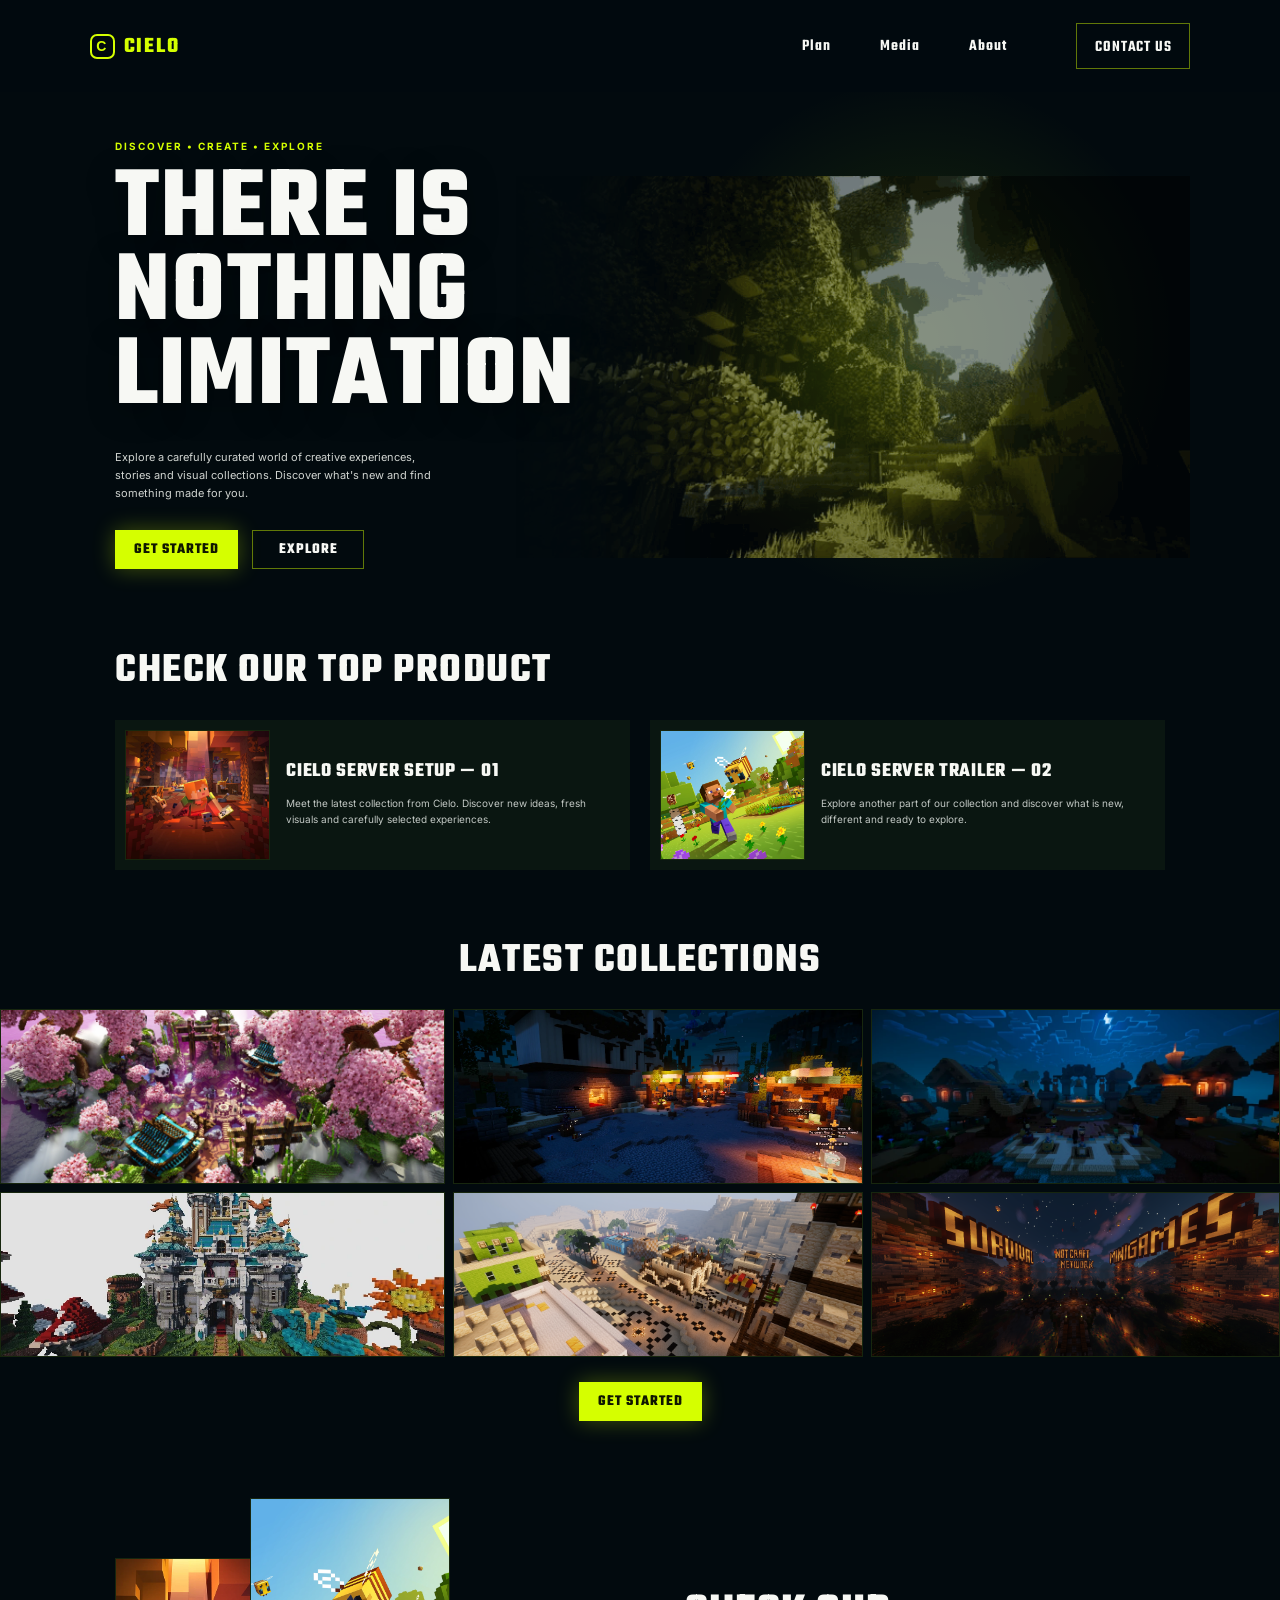
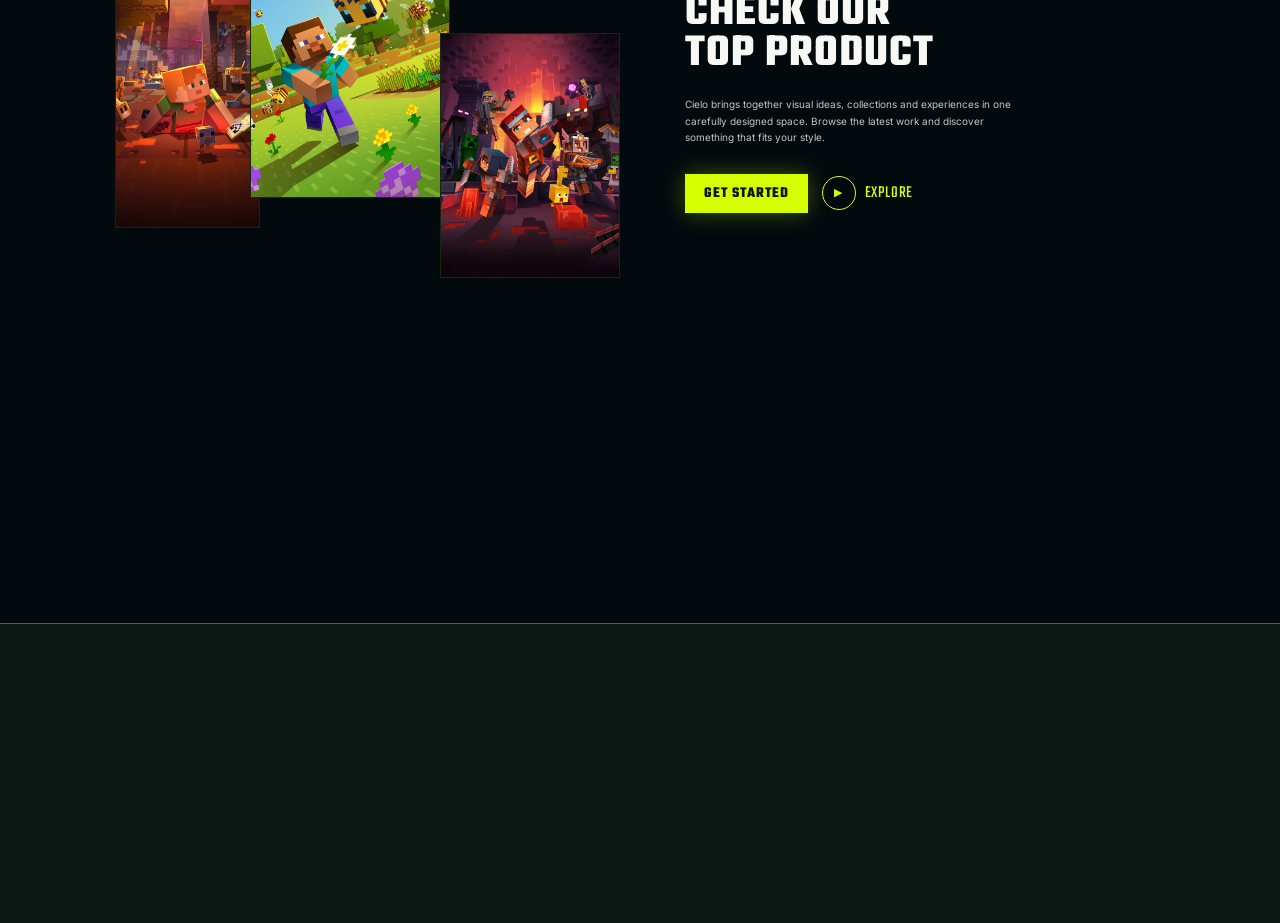
==== index.html @ c8c0dc01 "Add files via upload" ====
<!DOCTYPE html>
<html lang="en">
<head>
  <meta charset="UTF-8">
  <meta name="viewport" content="width=device-width, initial-scale=1.0">
  <title>Cielo — Home</title>
  <meta name="description" content="Cielo — discover, collect and explore.">
  <link rel="preconnect" href="https://fonts.googleapis.com">
  <link rel="preconnect" href="https://fonts.gstatic.com" crossorigin>
  <link href="https://fonts.googleapis.com/css2?family=Inter:wght@400;500;600;700&family=Teko:wght@500;600;700&display=swap" rel="stylesheet">
  <link rel="stylesheet" href="style.css">
</head>
<body>
  <div class="site-shell">

    <header class="header">
      <a class="brand" href="#home" aria-label="Cielo home">
        <span class="brand-mark">C</span>
        <span>CIELO</span>
      </a>

      <nav class="nav" aria-label="Main navigation">
        <a href="plan.html">Plan</a>
        <a href="media.html">Media</a>
        <a href="about.html">About</a>
      </nav>

      <a class="contact-btn" href="contact.html">CONTACT US</a>
    </header>

    <main id="home">

      <!--
        HERO GIF:
        Put your GIF at: assets/images/hero.gif
        Then change the src below if your filename is different.
        The GIF sits BEHIND the hero heading.
      -->
      <section class="hero section-pad">
        <div class="hero-gif">
          <img src="assets/images/hero.gif" alt="" onerror="this.style.display='none'">
        </div>

        <div class="hero-copy reveal">
          <p class="eyebrow">DISCOVER • CREATE • EXPLORE</p>
          <h1>THERE IS<br>NOTHING<br>LIMITATION</h1>
          <p class="hero-text">
            Explore a carefully curated world of creative experiences,
            stories and visual collections. Discover what's new and
            find something made for you.
          </p>
          <div class="buttons">
            <a class="btn btn-primary" href="plan.html">GET STARTED</a>
            <a class="btn btn-outline" href="media.html">EXPLORE</a>
          </div>
        </div>
      </section>

      <section class="products section-pad" id="plan">
        <div class="section-heading reveal">
          <h2>CHECK OUR TOP PRODUCT</h2>
        </div>

        <div class="product-track">
          <article class="product-card reveal">
            <div class="product-image image-slot">
              <img src="assets/images/product-01.webp" alt="Cielo collection 01">
            </div>
            <div class="product-copy">
              <h3>CIELO SERVER SETUP — 01</h3>
              <p>Meet the latest collection from Cielo. Discover new ideas, fresh visuals and carefully selected experiences.</p>
            </div>
          </article>

          <article class="product-card reveal reveal-delay">
            <div class="product-image image-slot">
              <img src="assets/images/product-02.webp" alt="Cielo collection 02">
            </div>
            <div class="product-copy">
              <h3>CIELO SERVER TRAILER — 02</h3>
              <p>Explore another part of our collection and discover what is new, different and ready to explore.</p>
            </div>
          </article>
        </div>
      </section>

      <section class="latest" id="media">
        <div class="section-heading centered reveal">
          <h2>LATEST COLLECTIONS</h2>
        </div>

        <div class="mosaic">
          <div class="mosaic-item image-slot reveal"><img src="assets/images/media-01.webp" alt="Cielo media 01"></div>
          <div class="mosaic-item image-slot reveal reveal-delay"><img src="assets/images/media-02.webp" alt="Cielo media 02"></div>
          <div class="mosaic-item image-slot reveal"><img src="assets/images/media-03.webp" alt="Cielo media 03"></div>
          <div class="mosaic-item image-slot reveal reveal-delay"><img src="assets/images/media-04.webp" alt="Cielo media 04"></div>
          <div class="mosaic-item image-slot reveal"><img src="assets/images/media-05.webp" alt="Cielo media 05"></div>
          <div class="mosaic-item image-slot reveal reveal-delay"><img src="assets/images/media-06.webp" alt="Cielo media 06"></div>
        </div>

        <div class="center-cta reveal">
          <a class="btn btn-primary" href="#about">GET STARTED</a>
        </div>
      </section>

      <section class="feature section-pad" id="about">
        <div class="feature-collage">
          <div class="feature-img tall image-slot reveal"><img src="assets/images/feature-01.webp" alt="Cielo feature 01"></div>
          <div class="feature-img small image-slot reveal reveal-delay"><img src="assets/images/feature-02.webp" alt="Cielo feature 02"></div>
          <div class="feature-img large image-slot reveal"><img src="assets/images/feature-03.webp" alt="Cielo feature 03"></div>
        </div>

        <div class="feature-copy reveal">
          <h2>CHECK OUR<br>TOP PRODUCT</h2>
          <p>
            Cielo brings together visual ideas, collections and experiences
            in one carefully designed space. Browse the latest work and
            discover something that fits your style.
          </p>
          <div class="feature-actions">
            <a class="btn btn-primary" href="plan.html">GET STARTED</a>
            <a class="play-link" href="media.html"><span class="play">▶</span> EXPLORE</a>
          </div>
        </div>
      </section>

      <section class="newsletter-wrap reveal">
        <div class="newsletter">
          <h2>GET QUICK UPDATE</h2>
          <p>Stay updated with the latest collections, stories and releases from Cielo.</p>
          <a class="subscribe-form community-link"
             href="https://discord.gg/BAYgHhfkym"
             target="_blank"
             rel="noopener noreferrer"
             aria-label="Join My Community Cielo">
            JOIN MY COMMUNITY CIELO
          </a>
        </div>
      </section>

    </main>

    <footer class="footer" id="contact">
      <div class="footer-content">
        <div class="footer-brand reveal">
          <a class="brand" href="#home"><span class="brand-mark">C</span><span>CIELO</span></a>
          <p>A modern creative space built around visual collections, stories and experiences.</p>
          <div class="socials">
            <a href="#" aria-label="Twitter">𝕏</a>
            <a href="#" aria-label="Facebook">f</a>
            <a href="#" aria-label="Instagram">◎</a>
            <a href="#" aria-label="YouTube">▶</a>
          </div>
        </div>

        <div class="footer-column reveal">
          <h4>Company</h4>
          <a href="#about">About</a><a href="#">Features</a><a href="#">Works</a><a href="#">Career</a>
        </div>
        <div class="footer-column reveal reveal-delay">
          <h4>Help</h4>
          <a href="#">Customer Support</a><a href="#">Delivery Details</a><a href="#">Terms & Conditions</a><a href="#">Privacy Policy</a>
        </div>
        <div class="footer-column reveal">
          <h4>Resources</h4>
          <a href="#">Free eBooks</a><a href="#">Development Tutorial</a><a href="#">How-to / Blog</a><a href="#">YouTube Playlist</a>
        </div>
      </div>
    </footer>

  </div>
  <script src="script.js"></script>
</body>
</html>
---- style.css ----
*{box-sizing:border-box;margin:0;padding:0}
:root{--bg:#020a0e;--panel:#081511;--lime:#d5ff00;--text:#f7f8f4;--muted:#b7bdb9;--line:rgba(213,255,0,.45)}
html{scroll-behavior:smooth}
body{background:var(--bg);color:var(--text);font-family:"Inter",Arial,sans-serif;overflow-x:hidden}
a{color:inherit;text-decoration:none}
.site-shell{width:100%;min-height:100vh;background:var(--bg);overflow:hidden}
.header{height:92px;padding:0 clamp(24px,7vw,92px);display:flex;align-items:center;justify-content:space-between;position:relative;z-index:10;background:rgba(2,10,14,.88)}
.brand{display:inline-flex;align-items:center;gap:9px;color:var(--lime);font-family:"Teko",sans-serif;font-size:22px;font-weight:700;letter-spacing:1.8px}
.brand-mark{display:inline-grid;place-items:center;width:25px;height:25px;border:2px solid var(--lime);border-radius:7px;font-family:Arial,sans-serif;font-size:14px;font-weight:700;line-height:1}
.nav{display:flex;gap:50px;margin-left:auto;margin-right:70px}
.nav a,.contact-btn{font-family:"Teko",sans-serif;font-weight:600;font-size:16px;letter-spacing:.8px;transition:.25s ease}
.nav a:hover{color:var(--lime)}
.contact-btn{border:1px solid var(--line);padding:12px 18px 9px}
.contact-btn:hover{background:var(--lime);color:#071008}
.section-pad{padding-left:clamp(24px,9vw,140px);padding-right:clamp(24px,9vw,140px)}
.hero{min-height:535px;display:grid;grid-template-columns:minmax(360px,1fr) minmax(300px,1fr);gap:30px;align-items:center;padding-top:30px;padding-bottom:50px;position:relative;background:radial-gradient(circle at 72% 46%,rgba(174,255,0,.13),transparent 27%),var(--bg)}
.hero-gif{position:absolute;z-index:0;right:7%;top:80px;width:min(53vw,700px);height:390px;display:flex;align-items:center;justify-content:center;pointer-events:none;opacity:.48;filter:saturate(1.15) contrast(1.05)}
.hero-gif:before{content:"";position:absolute;inset:18%;background:radial-gradient(circle,rgba(213,255,0,.2),transparent 58%);filter:blur(25px)}
.hero-gif img{position:relative;width:100%;height:100%;object-fit:contain;mix-blend-mode:screen;mask-image:linear-gradient(to right,transparent 0%,rgba(0,0,0,.15) 10%,#000 32%,#000 100%);-webkit-mask-image:linear-gradient(to right,transparent 0%,rgba(0,0,0,.15) 10%,#000 32%,#000 100%)}
.hero-copy{position:relative;z-index:2;padding-top:10px}
.eyebrow{color:var(--lime);font-size:10px;font-weight:700;letter-spacing:2px;margin-bottom:17px}
h1,h2,h3,h4{font-family:"Teko",sans-serif;text-transform:uppercase}
h1{font-size:clamp(62px,8vw,108px);line-height:.82;letter-spacing:2px;text-shadow:0 8px 30px rgba(0,0,0,.35)}
.hero-text{color:#d0d4d0;font-size:11px;line-height:1.65;max-width:330px;margin-top:27px}
.buttons,.feature-actions{display:flex;align-items:center;gap:14px;margin-top:28px}
.btn{display:inline-flex;align-items:center;justify-content:center;min-width:112px;height:39px;padding:0 19px;font-family:"Teko",sans-serif;font-weight:700;font-size:15px;letter-spacing:1px;transition:.2s ease}
.btn-primary{background:var(--lime);color:#101700;box-shadow:0 0 22px rgba(213,255,0,.3)}
.btn-primary:hover{transform:translateY(-2px);box-shadow:0 0 30px rgba(213,255,0,.55)}
.btn-outline{border:1px solid var(--line)}
.btn-outline:hover{background:var(--lime);color:#071008}
.image-slot{position:relative;overflow:hidden;background:#07130f;border:1px solid rgba(213,255,0,.08)}
.image-slot img{display:block;width:100%;height:100%;object-fit:cover;transition:transform .5s ease,filter .5s ease}
.image-slot:hover img{transform:scale(1.035);filter:saturate(1.12)}
.products{padding-top:25px;padding-bottom:72px}
.section-heading h2{font-size:42px;line-height:.95;letter-spacing:1.5px}
.product-track{display:flex;gap:20px;margin-top:28px;overflow:hidden}
.product-card{min-width:calc(50% - 10px);height:150px;padding:10px;display:grid;grid-template-columns:145px 1fr;gap:16px;background:#0a1611}
.product-image{min-height:130px}
.product-copy{align-self:center;padding-right:8px}
.product-copy h3{font-size:20px;line-height:1;letter-spacing:.7px}
.product-copy p,.feature-copy p{color:#c1c7c3;font-size:10px;line-height:1.65;margin-top:13px}
.latest{padding-bottom:72px}
.centered{text-align:center}
.mosaic{margin-top:27px;display:grid;grid-template-columns:1.25fr 1.15fr 1.15fr;grid-template-rows:175px 165px;gap:8px}
.mosaic-item:nth-child(1){grid-column:1}.mosaic-item:nth-child(2){grid-column:2}.mosaic-item:nth-child(3){grid-column:3}.mosaic-item:nth-child(4){grid-column:1}.mosaic-item:nth-child(5){grid-column:2}.mosaic-item:nth-child(6){grid-column:3}
.center-cta{display:flex;justify-content:center;margin-top:25px}
.feature{min-height:470px;display:grid;grid-template-columns:1.05fr 1fr;gap:65px;align-items:center;padding-top:35px;padding-bottom:85px}
.feature-collage{height:350px;position:relative}
.feature-img{position:absolute}
.feature-img.tall{width:145px;height:270px;left:0;top:30px}.feature-img.small{width:200px;height:300px;left:135px;top:-30px}.feature-img.large{width:180px;height:245px;right:0;bottom:0}
.feature-copy h2{font-size:46px;line-height:.88;letter-spacing:1px}
.feature-copy p{max-width:330px;margin-top:22px}
.play-link{display:flex;align-items:center;gap:9px;color:var(--lime);font-family:"Teko",sans-serif;font-size:17px;letter-spacing:.8px}
.play{display:grid;place-items:center;width:34px;height:34px;border:1px solid var(--lime);border-radius:50%;font-size:11px}
.newsletter-wrap{padding:0 clamp(24px,11vw,170px)}
.newsletter{position:relative;min-height:225px;padding:44px 55px;text-align:center;color:#172100;background:var(--lime);overflow:hidden}
.newsletter:before,.newsletter:after{content:"";position:absolute;width:330px;height:330px;border:1px solid rgba(17,35,0,.16);border-radius:50%}.newsletter:before{left:-180px;top:-185px}.newsletter:after{right:-150px;bottom:-190px}
.newsletter h2{font-family:Georgia,serif;font-size:32px;text-transform:none;letter-spacing:0}.newsletter p{max-width:400px;margin:12px auto 18px;font-size:10px;line-height:1.55}
.subscribe-form{width:min(100%,330px);margin:auto;display:flex;height:38px;position:relative;z-index:1}.community-link{align-items:center;justify-content:center;background:#1d2c1d;color:var(--lime);font-family:"Teko",sans-serif;font-weight:700;letter-spacing:.7px;text-decoration:none;transition:background .2s ease,color .2s ease,transform .2s ease}.community-link:hover{background:#132018;color:#fff;transform:translateY(-1px)}
.footer{min-height:300px;background:#0b1712;margin-top:0}
.footer-content{padding:55px clamp(24px,9vw,140px) 40px;border-top:1px solid rgba(255,255,255,.3);margin-top:35px;display:grid;grid-template-columns:1.5fr 1fr 1fr 1fr;gap:35px}
.footer-brand p{max-width:225px;color:#b9c0ba;font-size:9px;line-height:1.6;margin-top:14px}.socials{display:flex;gap:15px;margin-top:17px}.socials a{font-size:12px}.footer-column{display:flex;flex-direction:column;gap:9px}.footer-column h4{color:#fff;font-size:16px;letter-spacing:.7px;margin-bottom:5px}.footer-column a{color:#bec4bf;font-size:9px;transition:.2s}.footer-column a:hover{color:var(--lime)}
/* Scroll reveal animation */
.reveal{opacity:0;transform:translateY(42px) scale(.985);transition:opacity .75s cubic-bezier(.2,.7,.2,1),transform .75s cubic-bezier(.2,.7,.2,1)}
.reveal-delay{transition-delay:.13s}
.reveal.show{opacity:1;transform:translateY(0) scale(1)}
@media (max-width:900px){.hero{grid-template-columns:1fr}.hero-gif{right:0;left:25%;width:75%;top:95px;opacity:.34}.hero-copy{max-width:560px}.product-track{overflow-x:auto}.product-card{min-width:520px}}
@media (max-width:650px){.header{height:80px;padding:0 20px}.nav{gap:18px;margin:0 15px}.nav a{font-size:14px}.contact-btn{padding:9px 11px 7px;font-size:13px}.section-pad{padding-left:24px;padding-right:24px}.hero{min-height:600px}.hero-gif{left:5%;top:115px;width:90%;height:320px;opacity:.27}.hero-copy{padding-top:80px}.product-card{min-width:88%}.mosaic{grid-template-columns:1fr 1fr;grid-template-rows:145px 145px 145px}.mosaic-item:nth-child(n){grid-column:auto}.feature{grid-template-columns:1fr;gap:30px}.feature-collage{height:330px}.newsletter-wrap{padding:0 24px}.newsletter{padding:38px 22px}.footer-content{margin-top:25px;padding:45px 24px 35px;grid-template-columns:1fr 1fr}}
@media (max-width:470px){.nav{display:none}.header{justify-content:space-between}h1{font-size:55px}.section-heading h2{font-size:34px}.feature-copy h2{font-size:40px}.footer-content{grid-template-columns:1fr}}
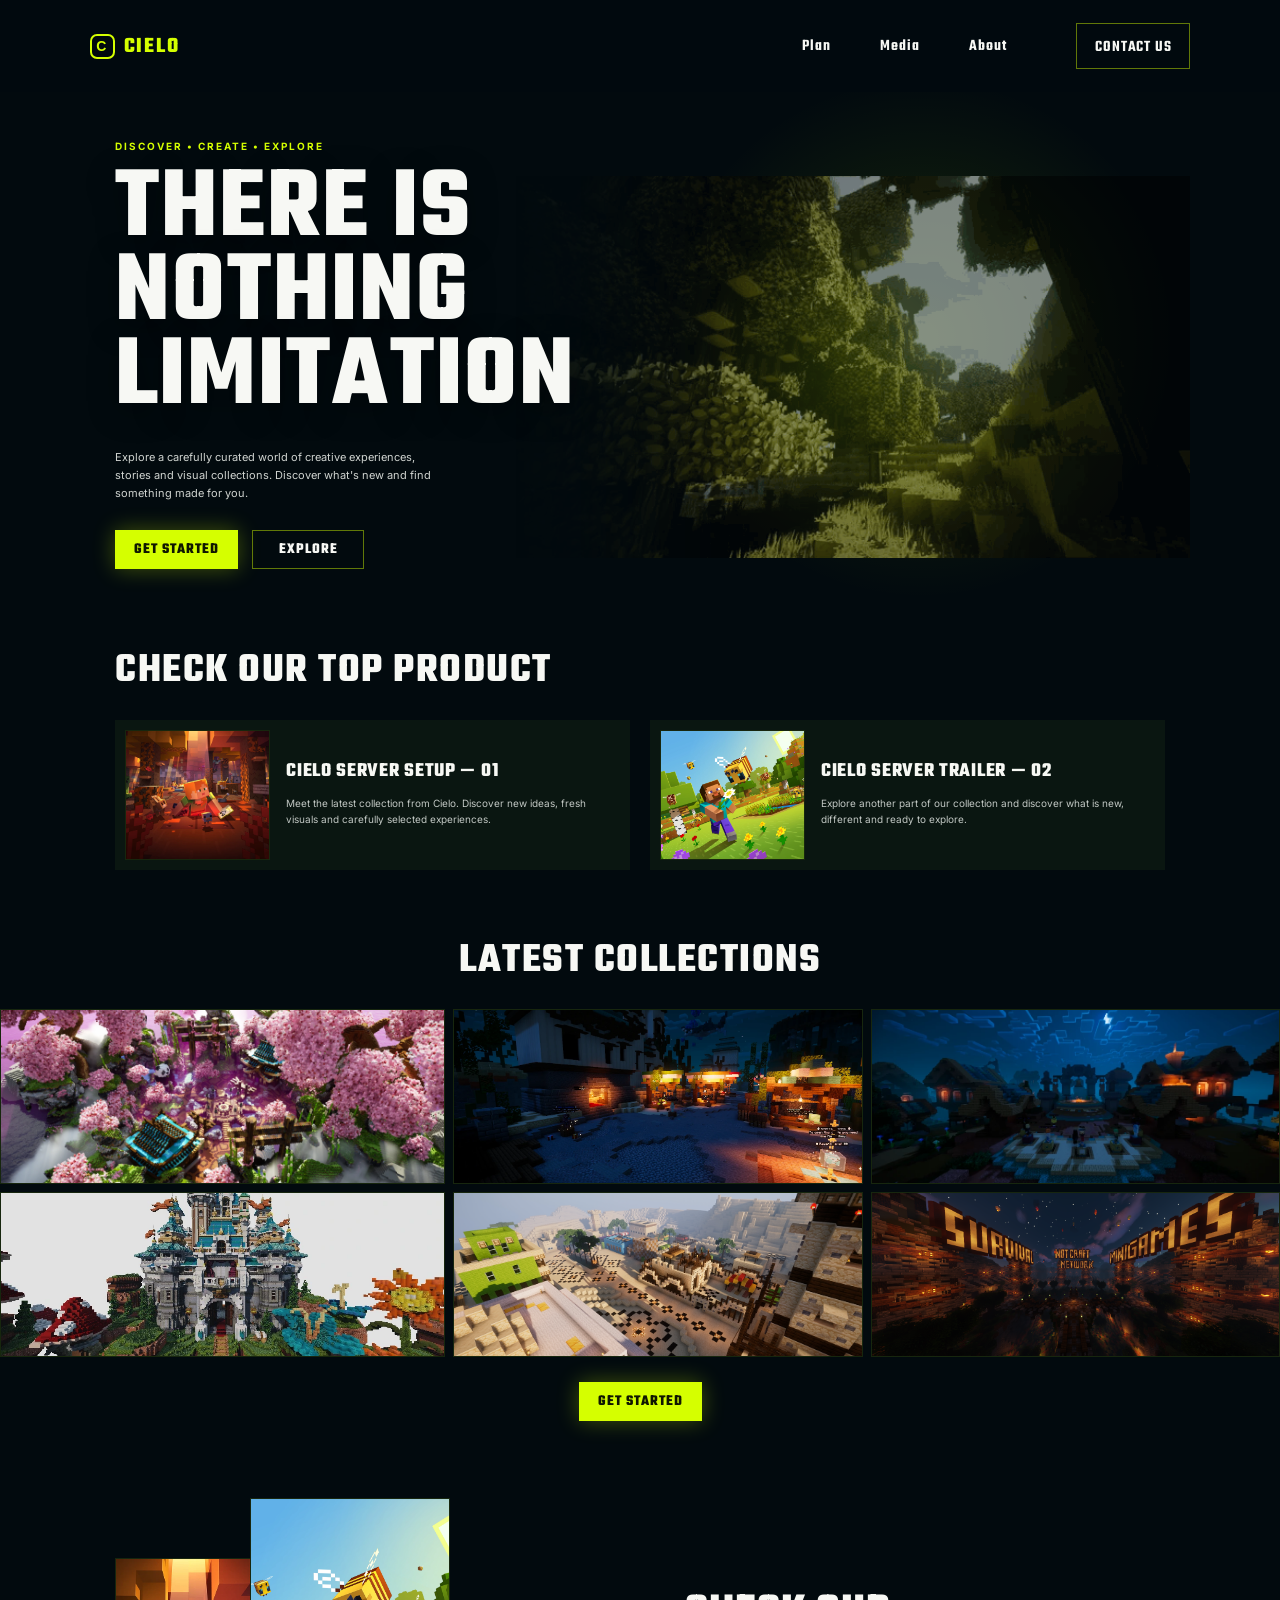
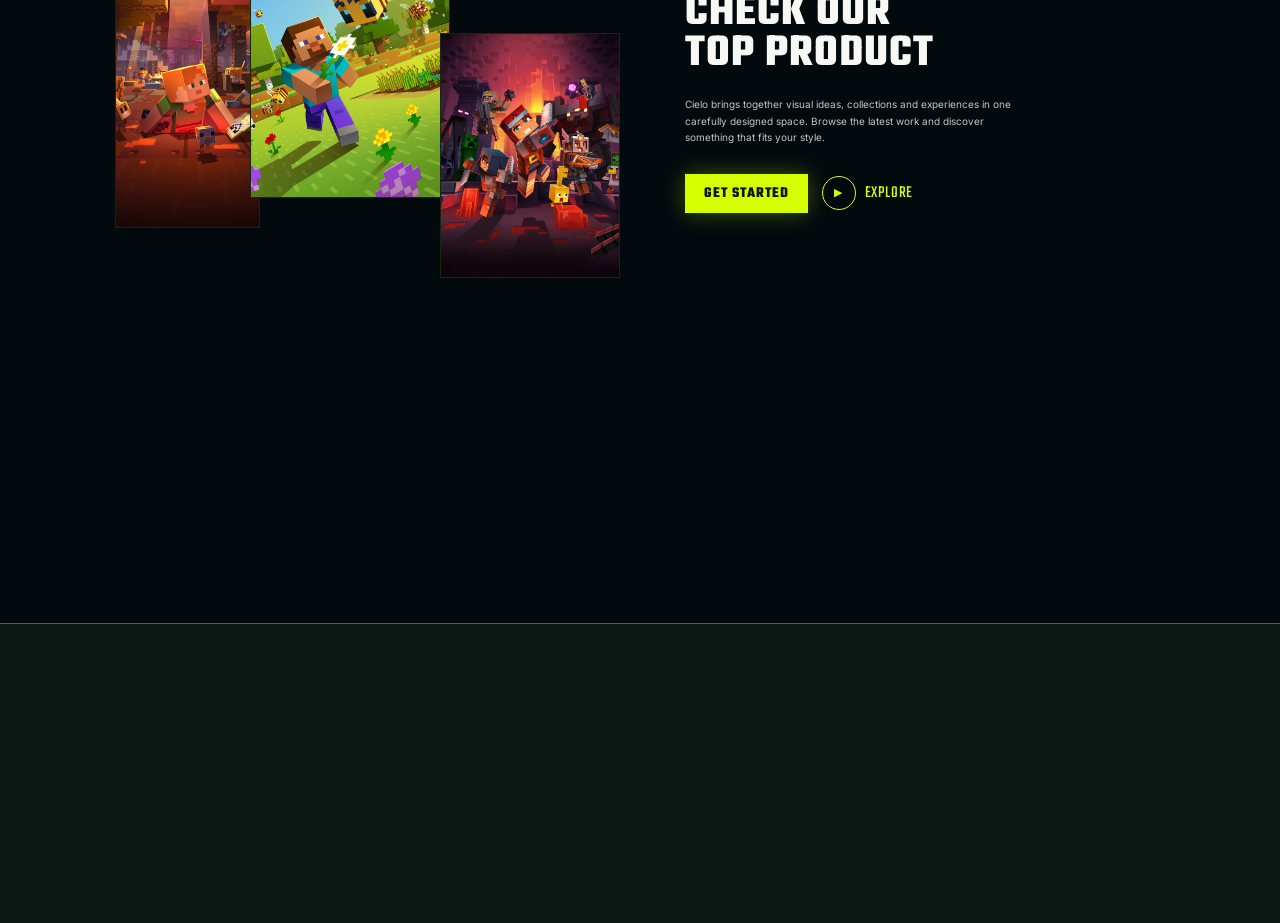
==== commit cb33ffbb: "Update index.html" ====
--- a/index.html
+++ b/index.html
@@ -144,26 +144,26 @@
       <div class="footer-content">
         <div class="footer-brand reveal">
           <a class="brand" href="#home"><span class="brand-mark">C</span><span>CIELO</span></a>
-          <p>A modern creative space built around visual collections, stories and experiences.</p>
+          <p>A modern Minecraft Studio Where you can build anything.</p>
           <div class="socials">
-            <a href="#" aria-label="Twitter">𝕏</a>
-            <a href="#" aria-label="Facebook">f</a>
-            <a href="#" aria-label="Instagram">◎</a>
-            <a href="#" aria-label="YouTube">▶</a>
+            <a href="https://www.youtube.com/@gtcraftstudioll" aria-label="Twitter">𝕏</a>
+            <a href="https://www.youtube.com/@gtcraftstudioll" aria-label="Facebook">f</a>
+            <a href="https://www.youtube.com/@gtcraftstudioll" aria-label="Instagram">◎</a>
+            <a href="https://www.youtube.com/@gtcraftstudioll" aria-label="YouTube">▶</a>
           </div>
         </div>
 
         <div class="footer-column reveal">
           <h4>Company</h4>
-          <a href="#about">About</a><a href="#">Features</a><a href="#">Works</a><a href="#">Career</a>
+          <a href="plan.html">Plan</a><a href="media.html">Media</a><a href="about.html">About</a><a href="contact.html">Contact</a>
         </div>
         <div class="footer-column reveal reveal-delay">
           <h4>Help</h4>
-          <a href="#">Customer Support</a><a href="#">Delivery Details</a><a href="#">Terms & Conditions</a><a href="#">Privacy Policy</a>
+          <a href="contact.html">Customer Support</a><a href="contact.html">Delivery Details</a><a href="about.html">Terms & Conditions</a><a href="about.html">Privacy Policy</a>
         </div>
         <div class="footer-column reveal">
           <h4>Resources</h4>
-          <a href="#">Free eBooks</a><a href="#">Development Tutorial</a><a href="#">How-to / Blog</a><a href="#">YouTube Playlist</a>
+          <a href="media.html">Free eBooks</a><a href="media.html">Images</a><a href="media.html">How-to / Blog</a><a href="https://www.youtube.com/@gtcraftstudioll">YouTube Playlist</a>
         </div>
       </div>
     </footer>
